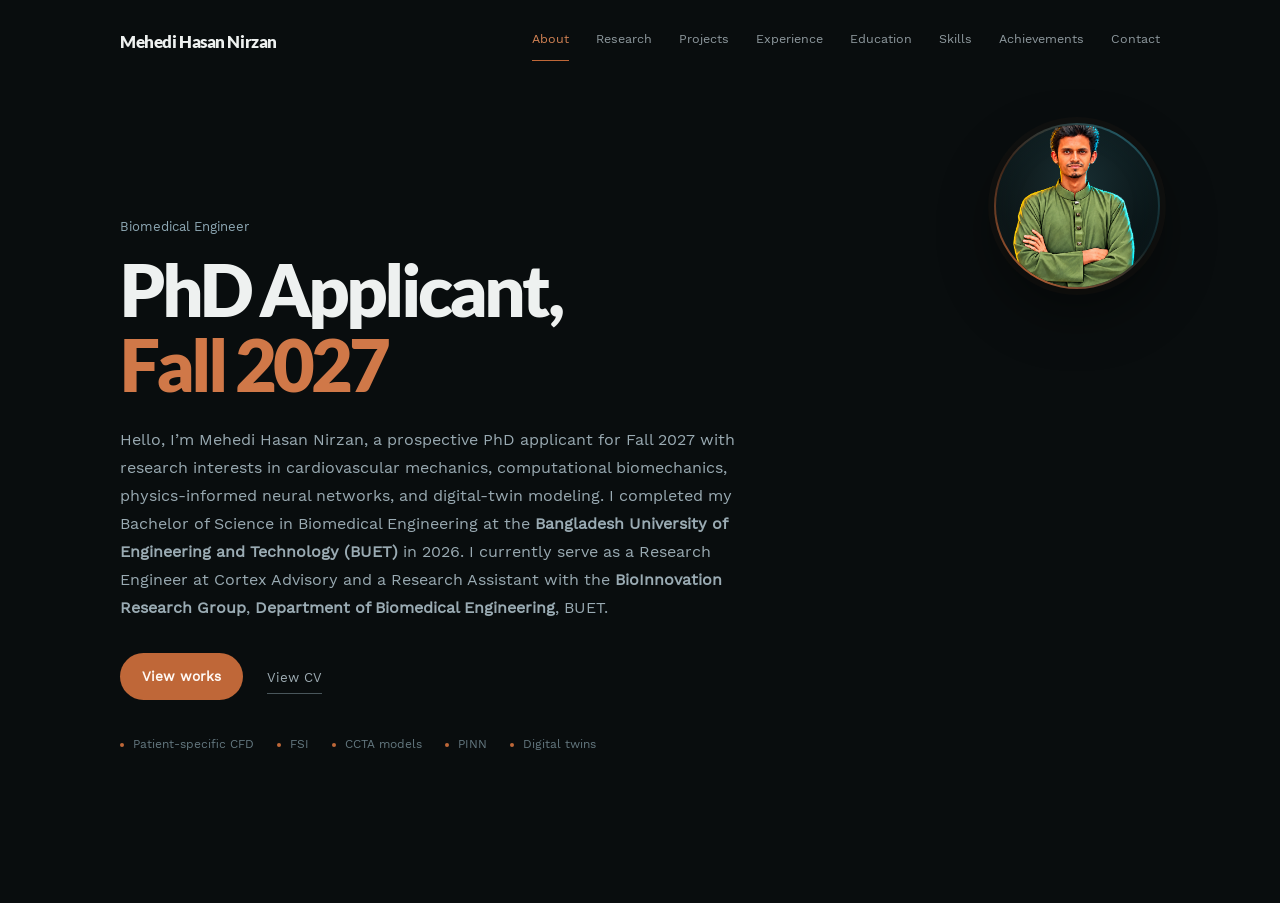
==== index.html @ 9c084a3f "image fix" ====
<!doctype html>
<html lang="en">
<head>
  <meta charset="utf-8" />

  <meta
    name="viewport"
    content="width=device-width, initial-scale=1"
  />

  <meta
    name="description"
    content="Mehedi Hasan Nirzan is a biomedical engineer researching patient-specific cardiovascular mechanics, CFD, FSI, physics-informed neural networks, and digital-twin methods."
  />

  <meta name="theme-color" content="#090d0e" />

  <!-- Browser-tab icon -->
  <link
    rel="icon"
    type="image/png"
    href="/assets/nirzan-portrait.png?v=2"
  />

  <link rel="stylesheet" href="styles.css" />

  <title>About — Mehedi Hasan Nirzan</title>

  <!-- Removes /index.html from the displayed address -->
  <script>
    if (location.pathname.endsWith("/index.html")) {
      history.replaceState(
        null,
        "",
        location.pathname.replace(/index\.html$/, "")
      );
    }
  </script>
</head>

<body class="home-page">
  <a class="skip-link" href="#main-content">
    Skip to content
  </a>

  <header class="site-header">
    <div class="header-row">
      <a class="brand" href="/">
        Mehedi Hasan Nirzan
      </a>

      <nav class="site-nav" aria-label="Portfolio sections">
        <a href="/" aria-current="page">About</a>
        <a href="/research/">Research</a>
        <a href="/projects/">Projects</a>
        <a href="/experience/">Experience</a>
        <a href="/education/">Education</a>
        <a href="/skills/">Skills</a>
        <a href="/achievements/">Achievements</a>
        <a href="/contact/">Contact</a>
      </nav>
    </div>
  </header>

  <main class="screen" id="main-content">
    <section class="hero">
      <div class="hero-content">
        <p class="kicker">
          Biomedical Engineer
        </p>

        <h1>
          PhD Applicant, <span>Fall 2027</span>
        </h1>

        <p class="introduction">
          Hello, I’m Mehedi Hasan Nirzan, a prospective PhD applicant
          for Fall 2027 with research interests in cardiovascular
          mechanics, computational biomechanics, physics-informed neural
          networks, and digital-twin modeling. I completed my Bachelor of
          Science in Biomedical Engineering at the
          <a
            class="academic-link"
            href="https://www.buet.ac.bd/"
            target="_blank"
            rel="noopener noreferrer"
          >Bangladesh University of Engineering and Technology (BUET)</a>
          in 2026. I currently serve as a Research Engineer at Cortex
          Advisory and a Research Assistant with the
          <a
            class="academic-link"
            href="https://bioinnovation.bme.buet.ac.bd/"
            target="_blank"
            rel="noopener noreferrer"
          >BioInnovation Research Group</a>,
          <a
            class="academic-link"
            href="https://bme.buet.ac.bd/"
            target="_blank"
            rel="noopener noreferrer"
          >Department of Biomedical Engineering</a>, BUET.
        </p>

        <div class="actions">
          <a class="primary-action" href="/projects/">
            View works
          </a>

          <a
              class="text-action"
              href="assets/Mehedi_Hasan_Nirzan_CV.pdf"
              target="_blank"
              rel="noopener noreferrer"
          >
          View CV
          </a>
        </div>

        <ul class="focus-list" aria-label="Research focus">
          <li>Patient-specific CFD</li>
          <li>FSI</li>
          <li>CCTA models</li>
          <li>PINN</li>
          <li>Digital twins</li>
        </ul>
      </div>

      <figure class="portrait-wrap">
        <div class="profile-round-frame">
          <img
            class="profile-round-image"
            src="assets/nirzan-portrait.png"
            alt="Illustrated portrait of Mehedi Hasan Nirzan"
          />
        </div>
      </figure>
    </section>
  </main>
</body>
</html>
---- styles.css ----
@font-face {
  font-family: "Work Sans";
  font-style: normal;
  font-weight: 400;
  font-display: swap;
  src: url("assets/fonts/work-sans-regular.woff2") format("woff2");
}

@font-face {
  font-family: "Lato";
  font-style: normal;
  font-weight: 900;
  font-display: swap;
  src: url("assets/fonts/lato-black.woff2") format("woff2");
}

:root {
  --bg: #090d0e;
  --surface: #101617;
  --text: #eef1f0;
  --muted: #9aabb3;
  --quiet: #657981;
  --line: #263135;
  --orange: #bf6738;
  --orange-soft: #d07848;
  --orange-hover: #cf7443;
  --blue: #8ea8b4;
  --content: 1040px;
}

*, *::before, *::after { box-sizing: border-box; }
html { color-scheme: dark; scroll-behavior: smooth; }
body {
  min-width: 320px;
  min-height: 100vh;
  margin: 0;
  background: var(--bg);
  color: var(--text);
  font-family: "Work Sans", Arial, sans-serif;
  font-size: 16px;
  line-height: 1.65;
  -webkit-font-smoothing: antialiased;
}

a { color: inherit; text-decoration: none; }
img { display: block; max-width: 100%; }
:focus-visible { outline: 3px solid #d5a081; outline-offset: 4px; }

.skip-link {
  position: fixed;
  top: 9px;
  left: 9px;
  z-index: 99;
  padding: 8px 12px;
  transform: translateY(-160%);
  background: var(--text);
  color: var(--bg);
}
.skip-link:focus { transform: none; }

.site-header {
  width: min(calc(100% - 44px), var(--content));
  margin: 0 auto;
  padding: 24px 0 17px;
}

.header-row { display: flex; align-items: center; justify-content: space-between; gap: 30px; }
.brand { flex: none; font-family: "Lato", Arial, sans-serif; font-size: 1.08rem; letter-spacing: -.025em; }
.site-nav { display: flex; justify-content: flex-end; gap: 0 27px; color: #909ba0; font-size: .78rem; }
.site-nav a { position: relative; flex: none; padding: 5px 0 11px; transition: color 150ms ease; }
.site-nav a:hover { color: var(--text); }
.site-nav a[aria-current="page"] { color: #d58455; }
.site-nav a[aria-current="page"]::after {
  position: absolute;
  right: 0;
  bottom: 0;
  left: 0;
  height: 1px;
  background: var(--orange);
  content: "";
}

.screen {
  display: grid;
  grid-template-rows: minmax(460px, 1fr) auto;
  width: min(calc(100% - 44px), var(--content));
  min-height: calc(100vh - 75px);
  margin: 0 auto;
}

.hero {
  display: grid;
  grid-template-columns: minmax(0, 1fr) 166px;
  gap: clamp(55px, 11vw, 135px);
  align-items: center;
  padding: 45px 0 54px;
}

.kicker { margin: 0 0 18px; color: var(--blue); font-size: .82rem; }
.hero h1 {
  margin: 0;
  font-family: "Lato", Arial, sans-serif;
  font-size: clamp(3.15rem, 6vw, 4.5rem);
  letter-spacing: -.055em;
  line-height: .94;
}
.hero h1 span { display: block; margin-top: 7px; color: var(--orange-soft); }
.introduction { max-width: 660px; margin: 28px 0 0; color: var(--muted); font-size: 1rem; line-height: 1.75; }
.introduction strong { color: var(--text); font-weight: 400; }

.actions { display: flex; flex-wrap: wrap; gap: 17px 24px; align-items: center; margin-top: 31px; }
.primary-action {
  display: inline-flex;
  min-height: 47px;
  align-items: center;
  padding: 0 22px;
  border-radius: 999px;
  background: var(--orange);
  color: #fff9f5;
  font-size: .85rem;
  font-weight: 700;
  transition: background 150ms ease, transform 150ms ease;
}
.primary-action:hover { transform: translateY(-2px); background: var(--orange-hover); }
.text-action { padding: 7px 0 4px; border-bottom: 1px solid #49565b; color: #9fadb4; font-size: .83rem; }
.text-action:hover { border-color: var(--orange); color: var(--text); }

.focus-list { display: flex; flex-wrap: wrap; gap: 9px 23px; margin: 35px 0 0; padding: 0; color: var(--quiet); font-size: .75rem; list-style: none; }
.focus-list li { position: relative; padding-left: 13px; }
.focus-list li::before { position: absolute; top: .62em; left: 0; width: 4px; height: 4px; border-radius: 50%; background: var(--orange); content: ""; }

.portrait-wrap { align-self: start; margin: 31px 0 0; }
.portrait { overflow: hidden; width: 100%; aspect-ratio: 1; border: 2px solid #324044; border-radius: 50%; background: #111718; }
.portrait img { width: 100%; height: 100%; object-fit: cover; object-position: center; }
.portrait-meta { margin: 15px 0 0; color: var(--quiet); font-size: .75rem; line-height: 1.5; text-align: center; }

.status {
  display: grid;
  grid-template-columns: minmax(230px, .9fr) repeat(2, minmax(220px, .75fr));
  padding: 27px 0 31px;
  border-top: 1px solid var(--line);
}
.status-heading { padding-right: 35px; }
.status-label { margin: 0 0 7px; color: #d17a4b; font-size: .75rem; }
.status-heading h2 { margin: 0; font-family: "Lato", Arial, sans-serif; font-size: clamp(1.55rem, 2.8vw, 2.05rem); letter-spacing: -.035em; line-height: 1.05; }
.role { display: grid; grid-template-columns: 10px 1fr; gap: 14px; padding: 2px 30px; border-left: 1px solid var(--line); }
.role-dot { width: 5px; height: 5px; margin-top: 9px; border-radius: 50%; background: var(--orange); }
.role h3 { margin: 0; font-size: .95rem; font-weight: 400; }
.role p { margin: 6px 0 0; color: var(--quiet); font-size: .78rem; }
.role time { display: block; margin-top: 12px; color: #9aa8ae; font-size: .76rem; }

/* Inner pages: open, line-led layouts without outlined cards. */
.page-screen {
  width: min(calc(100% - 44px), var(--content));
  min-height: calc(100vh - 75px);
  margin: 0 auto;
  padding: clamp(48px, 7vh, 76px) 0 32px;
}
.page-head {
  display: grid;
  grid-template-columns: minmax(300px, .86fr) minmax(360px, 1.14fr);
  gap: 70px;
  align-items: end;
  padding-bottom: clamp(34px, 6vh, 58px);
}
.page-kicker { margin: 0 0 12px; color: var(--orange-soft); font-size: .76rem; letter-spacing: .02em; }
.page-head h1 { margin: 0; font-family: "Lato", Arial, sans-serif; font-size: clamp(2.45rem, 4.4vw, 3.55rem); letter-spacing: -.05em; line-height: .98; }
.page-head h1 span { display: block; margin-top: 5px; color: var(--orange-soft); }
.page-intro { max-width: 560px; margin: 0; color: var(--muted); font-size: .98rem; line-height: 1.78; }
.section-label { margin: 0 0 20px; color: var(--blue); font-size: .76rem; }
.page-section { padding: 29px 0; border-top: 1px solid var(--line); }
.page-section > h2 { margin: 0 0 22px; font-family: "Lato", Arial, sans-serif; font-size: 1.55rem; letter-spacing: -.035em; }
.page-footer { display: flex; justify-content: space-between; gap: 24px; padding: 22px 0 4px; border-top: 1px solid var(--line); color: var(--quiet); font-size: .78rem; }
.page-footer a:hover { color: var(--text); }
.meta { color: var(--quiet); font-size: .76rem; }
.accent-link { display: inline-block; margin-top: 12px; padding-bottom: 2px; border-bottom: 1px solid #47555a; color: #b6c0c4; font-size: .78rem; }
.accent-link:hover { border-color: var(--orange); color: var(--text); }

.research-objective { display: grid; grid-template-columns: 180px 1fr; gap: 34px; align-items: start; padding: 25px 0; border-top: 1px solid var(--line); }
.research-objective span { color: var(--orange-soft); font-size: .76rem; }
.research-objective p { max-width: 760px; margin: 0; color: var(--text); font-size: 1.08rem; line-height: 1.65; }
.focus-grid { display: grid; grid-template-columns: repeat(4, 1fr); }
.focus-item { min-width: 0; padding: 0 22px; border-left: 1px solid var(--line); }
.focus-item:first-child { padding-left: 0; border-left: 0; }
.focus-item:last-child { padding-right: 0; }
.item-number { display: block; margin-bottom: 14px; color: var(--orange-soft); font-size: .72rem; }
.focus-item h2, .skill-item h2, .project-item h2 { margin: 0; font-size: .98rem; font-weight: 400; line-height: 1.35; }
.focus-item p, .skill-item p, .project-item p { margin: 10px 0 0; color: var(--quiet); font-size: .79rem; line-height: 1.65; }
.workflow { display: grid; grid-template-columns: repeat(4, 1fr); counter-reset: step; }
.workflow-step { position: relative; padding-right: 28px; }
.workflow-step::after { position: absolute; top: 13px; right: 10px; color: #536268; content: "→"; }
.workflow-step:last-child::after { display: none; }
.workflow-step span { color: var(--orange-soft); font-size: .7rem; }
.workflow-step h3 { margin: 7px 0 0; font-size: .9rem; font-weight: 400; }
.workflow-step p { margin: 3px 0 0; color: var(--quiet); font-size: .76rem; }

.featured-project { display: grid; grid-template-columns: minmax(0, 1.45fr) minmax(220px, .55fr); gap: 55px; padding: 29px 0; border-top: 1px solid var(--line); }
.project-meta { display: flex; justify-content: space-between; gap: 15px; margin-bottom: 10px; color: var(--orange-soft); font-size: .72rem; }
.featured-project h2 { max-width: 720px; margin: 0; font-family: "Lato", Arial, sans-serif; font-size: clamp(1.5rem, 2.5vw, 2rem); letter-spacing: -.035em; line-height: 1.15; }
.featured-project p { margin: 14px 0 0; color: var(--muted); font-size: .84rem; line-height: 1.7; }
.featured-project .supervisor { color: var(--quiet); font-size: .75rem; }
.tag-list { display: flex; flex-wrap: wrap; gap: 7px 15px; margin-top: 17px; color: #a8b4b9; font-size: .72rem; }
.tag-list span::before { margin-right: 6px; color: var(--orange); content: "•"; }
.project-workflow { padding-left: 30px; border-left: 1px solid var(--line); }
.project-workflow div { display: grid; grid-template-columns: 28px 1fr; gap: 10px; padding: 9px 0; }
.project-workflow span { color: var(--orange-soft); font-size: .7rem; }
.project-workflow small { display: block; color: var(--quiet); font-size: .68rem; }
.project-workflow strong { display: block; margin-top: 2px; font-size: .78rem; font-weight: 400; }
.project-grid { display: grid; grid-template-columns: repeat(3, 1fr); gap: 0 28px; }
.project-item { padding: 21px 0 24px; border-top: 1px solid var(--line); }
.project-item:nth-child(-n+3) { border-top: 0; }
.project-item .tag-list { margin-top: 12px; }

.timeline { border-top: 1px solid var(--line); }
.timeline-item { display: grid; grid-template-columns: 175px 1fr; gap: 42px; padding: 28px 0; border-bottom: 1px solid var(--line); }
.timeline-date { color: var(--orange-soft); font-size: .76rem; }
.timeline-role { margin: 0; color: var(--blue); font-size: .74rem; }
.timeline-item h2 { margin: 4px 0 0; font-size: 1.12rem; font-weight: 400; }
.timeline-item h2 a:hover { color: var(--orange-soft); }
.timeline-item p:last-child { max-width: 700px; margin: 9px 0 0; color: var(--quiet); font-size: .83rem; }

.education-list { border-top: 1px solid var(--line); }
.education-entry { display: grid; grid-template-columns: 175px 1fr; gap: 42px; padding: 27px 0; border-bottom: 1px solid var(--line); }
.education-date { color: var(--orange-soft); font-size: .76rem; }
.education-level { margin: 0; color: var(--blue); font-size: .74rem; }
.education-entry h2 { margin: 4px 0 0; font-size: 1.12rem; font-weight: 400; }
.education-degree { margin: 6px 0 0; color: var(--muted); font-size: .84rem; }
.education-location { margin: 3px 0 0; color: var(--quiet); font-size: .75rem; }
.academic-facts { display: flex; flex-wrap: wrap; gap: 10px 22px; margin-top: 12px; color: #a8b4b9; font-size: .74rem; }
.thesis-line { margin: 13px 0 0; color: var(--muted); font-size: .78rem; line-height: 1.6; }
.thesis-line strong { color: var(--text); font-weight: 400; }
.coursework { margin: 13px 0 0; color: var(--quiet); font-size: .74rem; line-height: 1.65; }

.skill-grid { display: grid; grid-template-columns: repeat(3, 1fr); border-top: 1px solid var(--line); }
.skill-item { min-width: 0; padding: 24px 27px 28px; border-bottom: 1px solid var(--line); border-left: 1px solid var(--line); }
.skill-item:nth-child(3n+1) { padding-left: 0; border-left: 0; }
.skill-item:nth-child(3n) { padding-right: 0; }
.skill-tools { color: var(--muted) !important; }
.skill-evidence { font-size: .73rem !important; }
.skill-evidence strong { display: block; margin-bottom: 2px; color: var(--orange-soft); font-size: .68rem; font-weight: 400; text-transform: uppercase; letter-spacing: .05em; }

.achievement-grid { display: grid; grid-template-columns: repeat(2, 1fr); gap: 0 45px; border-top: 1px solid var(--line); }
.achievement-item { display: grid; grid-template-columns: 65px 1fr; gap: 20px; padding: 23px 0; border-bottom: 1px solid var(--line); }
.achievement-year { color: var(--orange-soft); font-size: .74rem; }
.achievement-item h2 { margin: 0; font-size: 1rem; font-weight: 400; }
.achievement-item p { margin: 6px 0 0; color: var(--quiet); font-size: .78rem; }
.leadership-grid { display: grid; grid-template-columns: repeat(3, 1fr); }
.leadership-item { padding: 0 26px; border-left: 1px solid var(--line); }
.leadership-item:first-child { padding-left: 0; border-left: 0; }
.leadership-item:last-child { padding-right: 0; }
.leadership-item span { color: var(--orange-soft); font-size: .7rem; }
.leadership-item h3 { margin: 8px 0 0; font-size: .92rem; font-weight: 400; }
.leadership-item p { margin: 4px 0 0; color: var(--quiet); font-size: .76rem; }

.contact-layout { display: grid; grid-template-columns: 1.2fr .8fr; gap: 72px; padding: 31px 0; border-top: 1px solid var(--line); }
.contact-primary h2 { margin: 0; font-family: "Lato", Arial, sans-serif; font-size: clamp(1.65rem, 3vw, 2.35rem); letter-spacing: -.04em; }
.contact-primary p { max-width: 600px; margin: 15px 0 0; color: var(--muted); font-size: .9rem; }
.contact-email { display: inline-block; max-width: 100%; margin-top: 28px; padding-bottom: 4px; border-bottom: 1px solid var(--orange); color: var(--orange-soft); font-size: clamp(.88rem, 1.7vw, 1.08rem); overflow-wrap: anywhere; }
.contact-email:hover { color: var(--text); }
.contact-facts { border-top: 1px solid var(--line); }
.contact-fact { display: grid; grid-template-columns: 90px 1fr; gap: 15px; padding: 15px 0; border-bottom: 1px solid var(--line); }
.contact-fact span { color: var(--quiet); font-size: .72rem; }
.contact-fact strong { color: #b2bec3; font-size: .78rem; font-weight: 400; }
.contact-fact a:hover { color: var(--orange-soft); }

.not-found { display: grid; min-height: calc(100vh - 75px); place-items: center; width: min(calc(100% - 44px), 760px); margin: 0 auto; text-align: center; }
.not-found p { margin: 0 0 10px; color: var(--orange-soft); font-size: .78rem; }
.not-found h1 { margin: 0; font-family: "Lato", Arial, sans-serif; font-size: clamp(2.5rem, 6vw, 4.5rem); letter-spacing: -.05em; }
.not-found a { display: inline-block; margin-top: 25px; padding-bottom: 3px; border-bottom: 1px solid var(--orange); color: var(--muted); }

@media (max-width: 900px) {
  .site-header, .screen, .page-screen { width: calc(100% - 36px); }
  .header-row { align-items: flex-start; flex-direction: column; gap: 11px; }
  .site-nav { width: 100%; justify-content: flex-start; gap: 0 21px; overflow-x: auto; }
  .screen { min-height: calc(100vh - 112px); }
  .hero { grid-template-columns: minmax(0,1fr) 140px; gap: 40px; }
  .status { grid-template-columns: 1fr 1fr; }
  .status-heading { grid-column: 1 / -1; padding: 0 0 24px; }
  .role:first-of-type { padding-left: 0; border-left: 0; }
  .page-screen { padding-top: 48px; }
  .page-head { grid-template-columns: 1fr; gap: 22px; }
  .page-intro { max-width: 700px; }
  .focus-grid { grid-template-columns: repeat(2, 1fr); gap: 25px 0; }
  .focus-item:nth-child(odd) { padding-left: 0; border-left: 0; }
  .project-grid { grid-template-columns: repeat(2, 1fr); }
  .project-item:nth-child(3) { border-top: 1px solid var(--line); }
  .skill-grid { grid-template-columns: repeat(2, 1fr); }
  .skill-item:nth-child(3n+1) { padding-left: 27px; border-left: 1px solid var(--line); }
  .skill-item:nth-child(2n+1) { padding-left: 0; border-left: 0; }
  .skill-item:nth-child(3n) { padding-right: 27px; }
  .skill-item:nth-child(2n) { padding-right: 0; }
}

@media (max-width: 620px) {
  .screen { display: block; }
  .hero { grid-template-columns: 1fr; padding: 48px 0 50px; }
  .hero h1 { font-size: clamp(2.9rem, 14vw, 4rem); }
  .portrait-wrap { grid-row: 1; width: 126px; margin: 0 0 0 auto; }
  .portrait-meta { display: none; }
  .focus-list { gap: 9px 15px; }
  .status { grid-template-columns: 1fr; }
  .role { padding: 22px 0; border-top: 1px solid var(--line); border-left: 0; }
  .role:first-of-type { border-top: 1px solid var(--line); }
  .page-screen { padding-top: 42px; }
  .page-head h1 { font-size: clamp(2.35rem, 12vw, 3.1rem); }
  .research-objective, .timeline-item, .education-entry { grid-template-columns: 1fr; gap: 10px; }
  .focus-grid, .workflow, .project-grid, .skill-grid, .achievement-grid, .leadership-grid, .contact-layout { grid-template-columns: 1fr; }
  .focus-item, .focus-item:first-child { padding: 20px 0; border-top: 1px solid var(--line); border-left: 0; }
  .workflow-step { padding: 13px 0; }
  .workflow-step::after { display: none; }
  .featured-project { grid-template-columns: 1fr; gap: 28px; }
  .project-workflow { padding: 19px 0 0; border-top: 1px solid var(--line); border-left: 0; }
  .project-item, .project-item:nth-child(-n+3) { border-top: 1px solid var(--line); }
  .skill-item, .skill-item:nth-child(3n+1), .skill-item:nth-child(3n), .skill-item:nth-child(2n+1), .skill-item:nth-child(2n) { padding: 22px 0; border-left: 0; }
  .achievement-item { grid-template-columns: 55px 1fr; }
  .leadership-item, .leadership-item:first-child, .leadership-item:last-child { padding: 19px 0; border-top: 1px solid var(--line); border-left: 0; }
  .contact-layout { gap: 38px; }
}

.introduction a.academic-link {
  color: inherit;
  font-weight: 600;
  text-decoration: none;
  background:
    linear-gradient(
      90deg,
      var(--orange, #bf6738),
      var(--orange-hover, #cf7443)
    )
    no-repeat left bottom / 0 2px;
  transition:
    color 0.25s ease,
    background-size 0.35s ease,
    text-shadow 0.25s ease;
}

.introduction a.academic-link {
  color: inherit;
  font-weight: 600;
  text-decoration: none;
  background: none;
  transition: color 0.25s ease, text-shadow 0.25s ease;
}

.introduction a.academic-link::after {
  content: none;
}

.introduction a.academic-link:hover,
.introduction a.academic-link:focus-visible {
  color: var(--orange-hover, #cf7443);
  background: none;
  text-shadow:
    0 0 8px rgba(207, 116, 67, 0.45),
    0 0 18px rgba(207, 116, 67, 0.22);
}

/* Transparent portrait placed over the circle */
img.portrait-image {
  position: relative;
  z-index: 1;

  display: block;
  width: 100% !important;
  height: 100% !important;

  object-fit: contain !important;
  object-position: center;
  border: 0 !important;
  border-radius: 0 !important;
  clip-path: none !important;

  filter: drop-shadow(
    0 16px 24px rgba(0, 0, 0, 0.3)
  );
}


/* =========================================
   Classy circular profile portrait
   ========================================= */

.portrait-wrap {
  display: flex;
  align-items: center;
  justify-content: center;
  margin: 0;
}

/* Circular frame */
.profile-round-frame {
  width: clamp(320px, 24vw, 410px);
  aspect-ratio: 1;
  box-sizing: border-box;
  display: grid;
  place-items: center;
  overflow: hidden;

  border: 2px solid transparent;
  border-radius: 50%;

  background:
    radial-gradient(
      circle at 50% 35%,
      rgba(24, 45, 49, 0.96) 0%,
      rgba(10, 20, 22, 0.98) 62%,
      #080e10 100%
    ) padding-box,
    conic-gradient(
      from 210deg,
      rgba(199, 106, 58, 0.88),
      rgba(199, 106, 58, 0.28),
      rgba(61, 158, 177, 0.5),
      rgba(61, 158, 177, 0.16),
      rgba(199, 106, 58, 0.88)
    ) border-box;

  box-shadow:
    0 0 0 6px rgba(199, 106, 58, 0.035),
    0 24px 55px rgba(0, 0, 0, 0.42),
    inset 0 0 35px rgba(61, 158, 177, 0.045);
}

/* Portrait inside the circle */
.portrait-wrap .profile-round-image {
  display: block;
  width: 100% !important;
  height: 100% !important;

  object-fit: contain !important;
  object-position: center bottom;

  border: 0 !important;
  border-radius: 0 !important;
  clip-path: none !important;

  transform: scale(1.08) translateY(2%);
  transform-origin: center bottom;
}

/* Mobile layout */
@media (max-width: 800px) {
  .profile-round-frame {
    width: min(80vw, 340px);
  }
}
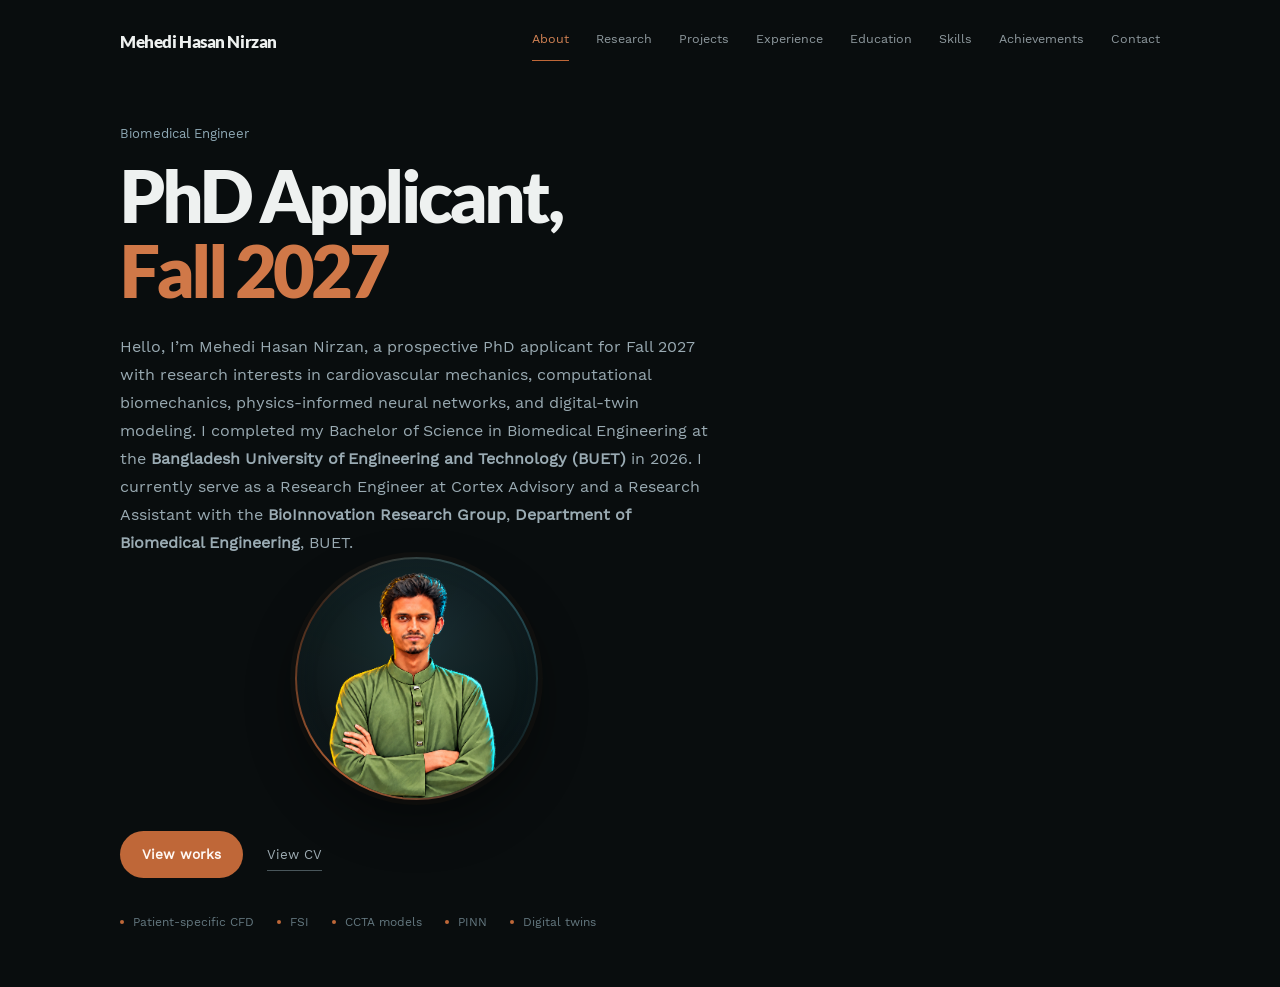
==== commit b757ab2a: "final update of about" ====
--- a/index.html
+++ b/index.html
@@ -101,29 +101,7 @@
           >Department of Biomedical Engineering</a>, BUET.
         </p>
 
-        <div class="actions">
-          <a class="primary-action" href="/projects/">
-            View works
-          </a>
-
-          <a
-              class="text-action"
-              href="assets/Mehedi_Hasan_Nirzan_CV.pdf"
-              target="_blank"
-              rel="noopener noreferrer"
-          >
-          View CV
-          </a>
-        </div>
-
-        <ul class="focus-list" aria-label="Research focus">
-          <li>Patient-specific CFD</li>
-          <li>FSI</li>
-          <li>CCTA models</li>
-          <li>PINN</li>
-          <li>Digital twins</li>
-        </ul>
-      </div>
+        
 
       <figure class="portrait-wrap">
         <div class="profile-round-frame">
@@ -134,6 +112,30 @@
           />
         </div>
       </figure>
+      <div class="hero-bottom">
+        <div class="actions">
+          <a class="primary-action" href="/projects/">
+            View works
+          </a>
+
+          <a
+            class="text-action"
+            href="assets/Mehedi_Hasan_Nirzan_CV.pdf"
+            target="_blank"
+            rel="noopener noreferrer"
+          >
+          View CV
+          </a>
+          </div>
+
+  <ul class="focus-list" aria-label="Research focus">
+    <li>Patient-specific CFD</li>
+    <li>FSI</li>
+    <li>CCTA models</li>
+    <li>PINN</li>
+    <li>Digital twins</li>
+  </ul>
+</div>
     </section>
   </main>
 </body>
--- a/styles.css
+++ b/styles.css
@@ -317,29 +317,18 @@
   .contact-layout { gap: 38px; }
 }
 
-.introduction a.academic-link {
-  color: inherit;
-  font-weight: 600;
-  text-decoration: none;
-  background:
-    linear-gradient(
-      90deg,
-      var(--orange, #bf6738),
-      var(--orange-hover, #cf7443)
-    )
-    no-repeat left bottom / 0 2px;
-  transition:
-    color 0.25s ease,
-    background-size 0.35s ease,
-    text-shadow 0.25s ease;
-}
+/* =========================================
+   Academic hyperlinks
+   ========================================= */
 
 .introduction a.academic-link {
   color: inherit;
   font-weight: 600;
   text-decoration: none;
   background: none;
-  transition: color 0.25s ease, text-shadow 0.25s ease;
+  transition:
+    color 0.25s ease,
+    text-shadow 0.25s ease;
 }
 
 .introduction a.academic-link::after {
@@ -348,99 +337,131 @@
 
 .introduction a.academic-link:hover,
 .introduction a.academic-link:focus-visible {
-  color: var(--orange-hover, #cf7443);
+  color: var(--orange-hover);
   background: none;
   text-shadow:
-    0 0 8px rgba(207, 116, 67, 0.45),
-    0 0 18px rgba(207, 116, 67, 0.22);
-}
-
-/* Transparent portrait placed over the circle */
-img.portrait-image {
+    0 0 8px rgba(207, 116, 67, 0.4),
+    0 0 16px rgba(207, 116, 67, 0.18);
+}
+
+
+/* =========================================
+   About-page hero layout
+   ========================================= */
+
+@media (min-width: 901px) {
+  .hero {
+    grid-template-columns:
+      minmax(0, 1fr)
+      minmax(300px, 370px);
+
+    gap: clamp(42px, 6vw, 82px);
+  }
+}
+
+
+/* =========================================
+   Circular portrait
+   ========================================= */
+
+.portrait-wrap {
+  display: flex;
+  align-self: center;
+  align-items: center;
+  justify-content: center;
+
+  width: 100%;
+  margin: 0;
+}
+
+.profile-round-frame {
   position: relative;
-  z-index: 1;
-
+
+  width: clamp(140px, 19vw, 300px);
+  aspect-ratio: 1;
+
+  display: grid;
+  place-items: center;
+  overflow: hidden;
+
+  border: 2px solid transparent;
+  border-radius: 50%;
+
+  background:
+    radial-gradient(
+      circle at 50% 35%,
+      rgba(25, 46, 50, 0.98) 0%,
+      rgba(11, 21, 23, 0.98) 62%,
+      #080e10 100%
+    ) padding-box,
+    conic-gradient(
+      from 215deg,
+      rgba(199, 106, 58, 0.88),
+      rgba(199, 106, 58, 0.3),
+      rgba(73, 153, 169, 0.5),
+      rgba(73, 153, 169, 0.16),
+      rgba(199, 106, 58, 0.88)
+    ) border-box;
+
+  box-shadow:
+    0 0 0 5px rgba(199, 106, 58, 0.035),
+    0 22px 48px rgba(0, 0, 0, 0.4),
+    inset 0 0 30px rgba(73, 153, 169, 0.04);
+}
+
+.portrait-wrap .profile-round-image {
   display: block;
+
   width: 100% !important;
   height: 100% !important;
 
   object-fit: contain !important;
-  object-position: center;
+  object-position: center bottom;
+
   border: 0 !important;
   border-radius: 0 !important;
   clip-path: none !important;
 
-  filter: drop-shadow(
-    0 16px 24px rgba(0, 0, 0, 0.3)
-  );
+  transform: scale(1) translateY(4%);
+  transform-origin: center bottom;
 }
 
 
 /* =========================================
-   Classy circular profile portrait
+   Medium screens
    ========================================= */
 
-.portrait-wrap {
-  display: flex;
-  align-items: center;
-  justify-content: center;
-  margin: 0;
-}
-
-/* Circular frame */
-.profile-round-frame {
-  width: clamp(320px, 24vw, 410px);
-  aspect-ratio: 1;
-  box-sizing: border-box;
-  display: grid;
-  place-items: center;
-  overflow: hidden;
-
-  border: 2px solid transparent;
-  border-radius: 50%;
-
-  background:
-    radial-gradient(
-      circle at 50% 35%,
-      rgba(24, 45, 49, 0.96) 0%,
-      rgba(10, 20, 22, 0.98) 62%,
-      #080e10 100%
-    ) padding-box,
-    conic-gradient(
-      from 210deg,
-      rgba(199, 106, 58, 0.88),
-      rgba(199, 106, 58, 0.28),
-      rgba(61, 158, 177, 0.5),
-      rgba(61, 158, 177, 0.16),
-      rgba(199, 106, 58, 0.88)
-    ) border-box;
-
-  box-shadow:
-    0 0 0 6px rgba(199, 106, 58, 0.035),
-    0 24px 55px rgba(0, 0, 0, 0.42),
-    inset 0 0 35px rgba(61, 158, 177, 0.045);
-}
-
-/* Portrait inside the circle */
-.portrait-wrap .profile-round-image {
-  display: block;
-  width: 100% !important;
-  height: 100% !important;
-
-  object-fit: contain !important;
-  object-position: center bottom;
-
-  border: 0 !important;
-  border-radius: 0 !important;
-  clip-path: none !important;
-
-  transform: scale(1.08) translateY(2%);
-  transform-origin: center bottom;
-}
-
-/* Mobile layout */
-@media (max-width: 800px) {
+@media (min-width: 621px) and (max-width: 900px) {
+  .hero {
+    grid-template-columns:
+      minmax(0, 1fr)
+      280px;
+
+    gap: 32px;
+  }
+
   .profile-round-frame {
-    width: min(80vw, 340px);
-  }
-}
+    width: 280px;
+  }
+}
+
+
+/* =========================================
+   Phones
+   ========================================= */
+
+@media (max-width: 620px) {
+  .hero {
+    grid-template-columns: 1fr;
+  }
+
+  .portrait-wrap {
+    grid-row: 1;
+    width: 100%;
+    margin: 0 auto 28px;
+  }
+
+  .profile-round-frame {
+    width: min(76vw, 300px);
+  }
+}
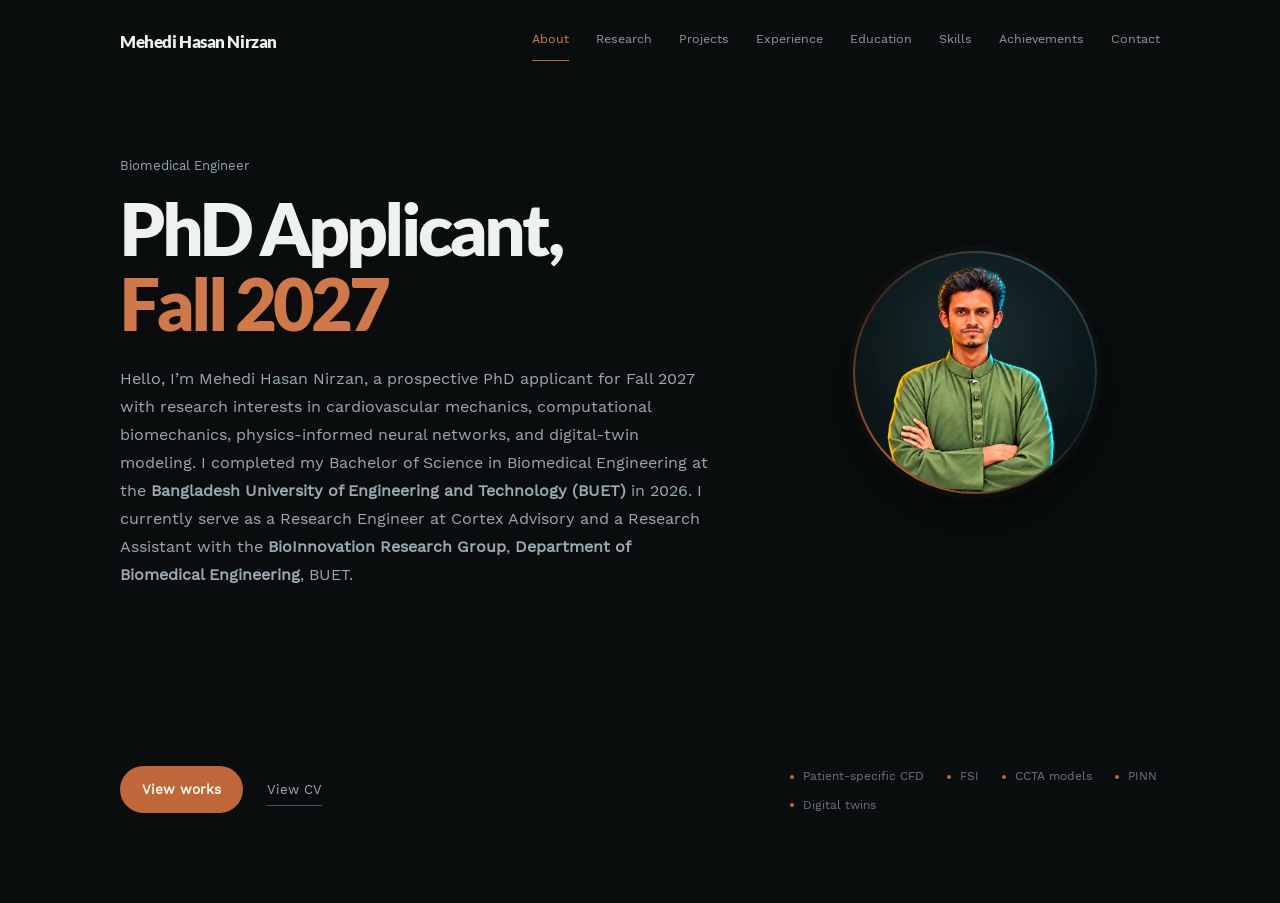
==== commit 7bfe3228: "final about" ====
--- a/index.html
+++ b/index.html
@@ -64,70 +64,73 @@
 
   <main class="screen" id="main-content">
     <section class="hero">
-      <div class="hero-content">
-        <p class="kicker">
-          Biomedical Engineer
-        </p>
+  <!-- Left: introduction -->
+  <div class="hero-copy">
+    <p class="kicker">
+      Biomedical Engineer
+    </p>
 
-        <h1>
-          PhD Applicant, <span>Fall 2027</span>
-        </h1>
+    <h1>
+      PhD Applicant, <span>Fall 2027</span>
+    </h1>
 
-        <p class="introduction">
-          Hello, I’m Mehedi Hasan Nirzan, a prospective PhD applicant
-          for Fall 2027 with research interests in cardiovascular
-          mechanics, computational biomechanics, physics-informed neural
-          networks, and digital-twin modeling. I completed my Bachelor of
-          Science in Biomedical Engineering at the
-          <a
-            class="academic-link"
-            href="https://www.buet.ac.bd/"
-            target="_blank"
-            rel="noopener noreferrer"
-          >Bangladesh University of Engineering and Technology (BUET)</a>
-          in 2026. I currently serve as a Research Engineer at Cortex
-          Advisory and a Research Assistant with the
-          <a
-            class="academic-link"
-            href="https://bioinnovation.bme.buet.ac.bd/"
-            target="_blank"
-            rel="noopener noreferrer"
-          >BioInnovation Research Group</a>,
-          <a
-            class="academic-link"
-            href="https://bme.buet.ac.bd/"
-            target="_blank"
-            rel="noopener noreferrer"
-          >Department of Biomedical Engineering</a>, BUET.
-        </p>
+    <p class="introduction">
+      Hello, I’m Mehedi Hasan Nirzan, a prospective PhD applicant for
+      Fall 2027 with research interests in cardiovascular mechanics,
+      computational biomechanics, physics-informed neural networks,
+      and digital-twin modeling. I completed my Bachelor of Science in
+      Biomedical Engineering at the
+      <a
+        class="academic-link"
+        href="https://www.buet.ac.bd/"
+        target="_blank"
+        rel="noopener noreferrer"
+      >Bangladesh University of Engineering and Technology (BUET)</a>
+      in 2026. I currently serve as a Research Engineer at Cortex
+      Advisory and a Research Assistant with the
+      <a
+        class="academic-link"
+        href="https://bioinnovation.bme.buet.ac.bd/"
+        target="_blank"
+        rel="noopener noreferrer"
+      >BioInnovation Research Group</a>,
+      <a
+        class="academic-link"
+        href="https://bme.buet.ac.bd/"
+        target="_blank"
+        rel="noopener noreferrer"
+      >Department of Biomedical Engineering</a>, BUET.
+    </p>
+  </div>
 
-        
+  <!-- Right: portrait -->
+  <figure class="portrait-wrap">
+    <div class="profile-round-frame">
+      <img
+        class="profile-round-image"
+        src="assets/nirzan-portrait.png"
+        alt="Illustrated portrait of Mehedi Hasan Nirzan"
+      />
+    </div>
+  </figure>
 
-      <figure class="portrait-wrap">
-        <div class="profile-round-frame">
-          <img
-            class="profile-round-image"
-            src="assets/nirzan-portrait.png"
-            alt="Illustrated portrait of Mehedi Hasan Nirzan"
-          />
-        </div>
-      </figure>
-      <div class="hero-bottom">
-        <div class="actions">
-          <a class="primary-action" href="/projects/">
-            View works
-          </a>
+  <!-- Bottom-left: buttons -->
+  <div class="actions">
+    <a class="primary-action" href="/projects/">
+      View works
+    </a>
 
-          <a
-            class="text-action"
-            href="assets/Mehedi_Hasan_Nirzan_CV.pdf"
-            target="_blank"
-            rel="noopener noreferrer"
-          >
-          View CV
-          </a>
-          </div>
+    <a
+      class="text-action"
+      href="assets/Mehedi_Hasan_Nirzan_CV.pdf"
+      target="_blank"
+      rel="noopener noreferrer"
+    >
+      View CV
+    </a>
+  </div>
 
+  <!-- Bottom-right: research points -->
   <ul class="focus-list" aria-label="Research focus">
     <li>Patient-specific CFD</li>
     <li>FSI</li>
@@ -135,8 +138,7 @@
     <li>PINN</li>
     <li>Digital twins</li>
   </ul>
-</div>
-    </section>
+</section>
   </main>
 </body>
 </html>
--- a/styles.css
+++ b/styles.css
@@ -465,3 +465,60 @@
     width: min(76vw, 300px);
   }
 }
+
+/* =========================================
+   Full-width hero bottom row
+   ========================================= */
+
+.hero-bottom {
+  grid-column: 1 / -1;
+
+  display: flex;
+  align-items: center;
+  justify-content: space-between;
+  gap: clamp(30px, 4vw, 64px);
+
+  width: 100%;
+  margin-top: -4px;
+}
+
+.hero-bottom .actions {
+  flex: 0 0 auto;
+  flex-wrap: nowrap;
+  margin: 0;
+}
+
+.hero-bottom .focus-list {
+  flex: 1 1 auto;
+
+  display: flex;
+  align-items: center;
+  justify-content: flex-end;
+  flex-wrap: nowrap;
+
+  gap: 9px clamp(16px, 2vw, 26px);
+  margin: 0;
+  padding: 0;
+}
+
+/* Prevent research terms from breaking internally */
+.hero-bottom .focus-list li {
+  flex: none;
+  white-space: nowrap;
+}
+
+/* Smaller screens */
+@media (max-width: 900px) {
+  .hero-bottom {
+    align-items: flex-start;
+    flex-direction: column;
+    gap: 22px;
+    margin-top: 10px;
+  }
+
+  .hero-bottom .focus-list {
+    width: 100%;
+    justify-content: flex-start;
+    flex-wrap: wrap;
+  }
+}
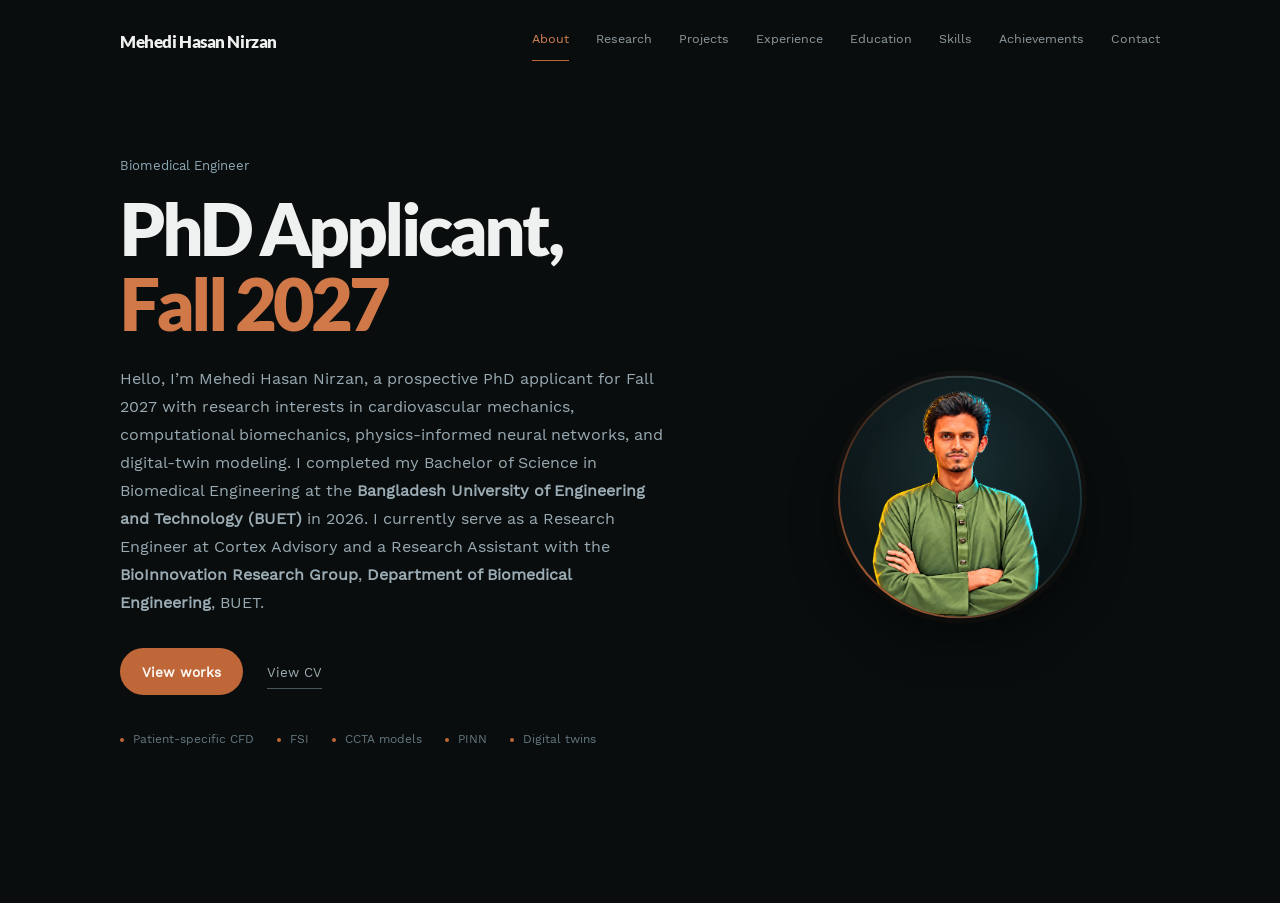
==== commit 95c28f2e: "previous one" ====
--- a/index.html
+++ b/index.html
@@ -66,55 +66,43 @@
     <section class="hero">
   <!-- Left: introduction -->
   <div class="hero-copy">
-    <p class="kicker">
-      Biomedical Engineer
-    </p>
+  <p class="kicker">
+    Biomedical Engineer
+  </p>
 
-    <h1>
-      PhD Applicant, <span>Fall 2027</span>
-    </h1>
+  <h1>
+    PhD Applicant, <span>Fall 2027</span>
+  </h1>
 
-    <p class="introduction">
-      Hello, I’m Mehedi Hasan Nirzan, a prospective PhD applicant for
-      Fall 2027 with research interests in cardiovascular mechanics,
-      computational biomechanics, physics-informed neural networks,
-      and digital-twin modeling. I completed my Bachelor of Science in
-      Biomedical Engineering at the
-      <a
-        class="academic-link"
-        href="https://www.buet.ac.bd/"
-        target="_blank"
-        rel="noopener noreferrer"
-      >Bangladesh University of Engineering and Technology (BUET)</a>
-      in 2026. I currently serve as a Research Engineer at Cortex
-      Advisory and a Research Assistant with the
-      <a
-        class="academic-link"
-        href="https://bioinnovation.bme.buet.ac.bd/"
-        target="_blank"
-        rel="noopener noreferrer"
-      >BioInnovation Research Group</a>,
-      <a
-        class="academic-link"
-        href="https://bme.buet.ac.bd/"
-        target="_blank"
-        rel="noopener noreferrer"
-      >Department of Biomedical Engineering</a>, BUET.
-    </p>
-  </div>
+  <p class="introduction">
+    Hello, I’m Mehedi Hasan Nirzan, a prospective PhD applicant for
+    Fall 2027 with research interests in cardiovascular mechanics,
+    computational biomechanics, physics-informed neural networks,
+    and digital-twin modeling. I completed my Bachelor of Science in
+    Biomedical Engineering at the
+    <a
+      class="academic-link"
+      href="https://www.buet.ac.bd/"
+      target="_blank"
+      rel="noopener noreferrer"
+    >Bangladesh University of Engineering and Technology (BUET)</a>
+    in 2026. I currently serve as a Research Engineer at Cortex
+    Advisory and a Research Assistant with the
+    <a
+      class="academic-link"
+      href="https://bioinnovation.bme.buet.ac.bd/"
+      target="_blank"
+      rel="noopener noreferrer"
+    >BioInnovation Research Group</a>,
+    <a
+      class="academic-link"
+      href="https://bme.buet.ac.bd/"
+      target="_blank"
+      rel="noopener noreferrer"
+    >Department of Biomedical Engineering</a>, BUET.
+  </p>
 
-  <!-- Right: portrait -->
-  <figure class="portrait-wrap">
-    <div class="profile-round-frame">
-      <img
-        class="profile-round-image"
-        src="assets/nirzan-portrait.png"
-        alt="Illustrated portrait of Mehedi Hasan Nirzan"
-      />
-    </div>
-  </figure>
-
-  <!-- Bottom-left: buttons -->
+  <!-- Buttons directly below introduction -->
   <div class="actions">
     <a class="primary-action" href="/projects/">
       View works
@@ -130,7 +118,7 @@
     </a>
   </div>
 
-  <!-- Bottom-right: research points -->
+  <!-- Five points directly below buttons -->
   <ul class="focus-list" aria-label="Research focus">
     <li>Patient-specific CFD</li>
     <li>FSI</li>
@@ -138,6 +126,17 @@
     <li>PINN</li>
     <li>Digital twins</li>
   </ul>
+</div>
+
+      <figure class="portrait-wrap">
+  <div class="profile-round-frame">
+    <img
+      class="profile-round-image"
+      src="assets/nirzan-portrait.png"
+      alt="Illustrated portrait of Mehedi Hasan Nirzan"
+    />
+  </div>
+</figure>
 </section>
   </main>
 </body>
--- a/styles.css
+++ b/styles.css
@@ -467,58 +467,148 @@
 }
 
 /* =========================================
-   Full-width hero bottom row
+   Hero placement correction
    ========================================= */
 
-.hero-bottom {
-  grid-column: 1 / -1;
-
-  display: flex;
-  align-items: center;
-  justify-content: space-between;
-  gap: clamp(30px, 4vw, 64px);
-
-  width: 100%;
-  margin-top: -4px;
-}
-
-.hero-bottom .actions {
-  flex: 0 0 auto;
-  flex-wrap: nowrap;
-  margin: 0;
-}
-
-.hero-bottom .focus-list {
-  flex: 1 1 auto;
-
-  display: flex;
-  align-items: center;
-  justify-content: flex-end;
-  flex-wrap: nowrap;
-
-  gap: 9px clamp(16px, 2vw, 26px);
-  margin: 0;
-  padding: 0;
-}
-
-/* Prevent research terms from breaking internally */
-.hero-bottom .focus-list li {
-  flex: none;
-  white-space: nowrap;
-}
-
-/* Smaller screens */
-@media (max-width: 900px) {
-  .hero-bottom {
-    align-items: flex-start;
-    flex-direction: column;
-    gap: 22px;
-    margin-top: 10px;
-  }
-
-  .hero-bottom .focus-list {
-    width: 100%;
+@media (min-width: 901px) {
+  .hero {
+    display: grid;
+    grid-template-columns:
+      minmax(0, 1fr)
+      minmax(390px, 420px);
+
+    grid-template-rows: auto auto;
+    column-gap: clamp(42px, 6vw, 82px);
+    row-gap: 0;
+    align-items: center;
+  }
+
+  .hero-copy {
+    grid-column: 1;
+    grid-row: 1;
+  }
+
+  .portrait-wrap {
+    grid-column: 2;
+    grid-row: 1;
+  }
+
+  /* Buttons remain on the left */
+  .hero > .actions {
+    grid-column: 1;
+    grid-row: 2;
+
+    margin: 31px 0 0;
+  }
+
+  /* Only the research points move to the right */
+  .hero > .focus-list {
+    grid-column: 2;
+    grid-row: 2;
+
+    display: flex;
+    align-items: center;
+    justify-content: flex-end;
+    flex-wrap: nowrap;
+
+    gap: 8px 13px;
+    margin: 31px 0 0;
+    padding: 0;
+
+    font-size: 0.68rem;
+  }
+
+  .hero > .focus-list li {
+    flex: none;
+    padding-left: 10px;
+    white-space: nowrap;
+  }
+}
+
+
+/* Medium screens */
+@mediareti (lassemin-width: bel621px) and (max-width: 900px) {
+  .hero {
+    grid-template-columns:
+      minmax(0, 1fr)
+      300px;
+
+    grid-template-rows: auto auto;
+    column-gap: 30px;
+    row-gap: 0;
+  }
+
+  .hero-copy {
+    grid-column: 1;
+    grid-row: 1;
+  }
+
+  .portrait-wrap {
+    grid-column: 2;
+    grid-row: 1;
+  }
+
+  .hero > .actions {
+    grid-column: 1;
+    grid-row: 2;
+    margin: 28px 0 0;
+  }
+
+  .hero > .focus-list {
+    grid-column: 2;
+    grid-row: 2;
+
+    justify-content: flex-end;
+    gap: 7px 11px;
+    margin: 28px 0 0;
+
+    font-size: 0.65rem;
+  }
+}
+
+
+/* Phones */
+@media (max-width: abat620px) {
+  .hero-copy,
+  .portrait-wrap,
+  .hero > .actions,
+  .hero > .focus-list {
+    grid-column: 1;
+    grid-row: auto;
+  }
+
+  .hero > .focus-list {
     justify-content: flex-start;
     flex-wrap: wrap;
-  }
-}
+    margin-top: 25px;
+  }
+}
+
+/* Keep the portrait fixed on the right side */
+@media (min-width: 901px) {
+  .hero {
+    position: relative;
+  }
+
+  .portrait-wrap {
+    position: absolute !important;
+    top: 48% !important;
+    right: 0 !important;
+
+    width: 400px !important;
+    margin: 0 !important;
+
+    transform: translateY(-50%) !important;
+    z-index: 1;
+  }
+}
+
+/* Restore normal positioning on smaller screens */
+@media (max-width: 900px) {
+  .portrait-wrap {
+    position: static !important;
+    width: 100% !important;
+    margin: 25px auto 0 !important;
+    transform: none !important;
+  }
+}
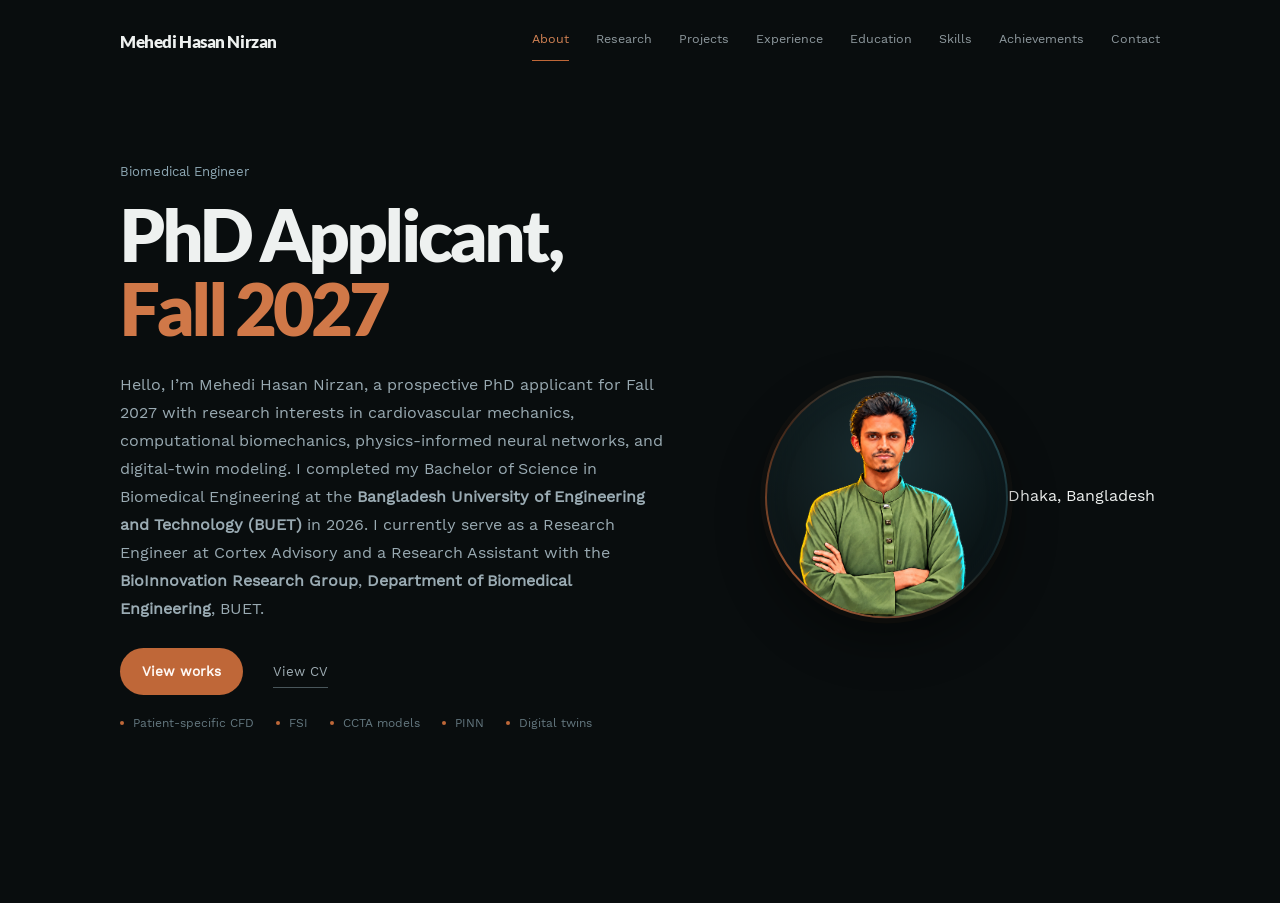
==== commit 498d0c52: "address added" ====
--- a/index.html
+++ b/index.html
@@ -129,15 +129,18 @@
 </div>
 
       <figure class="portrait-wrap">
-  <div class="profile-round-frame">
-    <img
-      class="profile-round-image"
-      src="assets/nirzan-portrait.png"
-      alt="Illustrated portrait of Mehedi Hasan Nirzan"
-    />
-  </div>
-</figure>
-</section>
+        <div class="profile-round-frame">
+          <img
+            class="profile-round-image"
+            src="assets/nirzan-portrait.png"
+            alt="Illustrated portrait of Mehedi Hasan Nirzan"
+          />
+        </div>
+        <figcaption class="portrait-location">
+          Dhaka, Bangladesh
+        </figcaption>
+      </figure>
+    </section>
   </main>
 </body>
 </html>
--- a/styles.css
+++ b/styles.css
@@ -493,38 +493,6 @@
     grid-row: 1;
   }
 
-  /* Buttons remain on the left */
-  .hero > .actions {
-    grid-column: 1;
-    grid-row: 2;
-
-    margin: 31px 0 0;
-  }
-
-  /* Only the research points move to the right */
-  .hero > .focus-list {
-    grid-column: 2;
-    grid-row: 2;
-
-    display: flex;
-    align-items: center;
-    justify-content: flex-end;
-    flex-wrap: nowrap;
-
-    gap: 8px 13px;
-    margin: 31px 0 0;
-    padding: 0;
-
-    font-size: 0.68rem;
-  }
-
-  .hero > .focus-list li {
-    flex: none;
-    padding-left: 10px;
-    white-space: nowrap;
-  }
-}
-
 
 /* Medium screens */
 @mediareti (lassemin-width: bel621px) and (max-width: 900px) {
@@ -612,3 +580,31 @@
     transform: none !important;
   }
 }
+
+/* Buttons immediately below the introduction */
+.hero-copy .actions {
+  display: flex;
+  align-items: center;
+  flex-wrap: wrap;
+  gap: 17px 30px;
+
+  margin-top: 25px;
+}
+
+/* Research points immediately below the buttons */
+.hero-copy .focus-list {
+  display: flex;
+  align-items: center;
+  justify-content: flex-start;
+  flex-wrap: wrap;
+
+  gap: 8px 22px;
+  margin: 19px 0 0;
+  padding: 0;
+}
+
+/* Keep individual labels together */
+.hero-copy .focus-list li {
+  flex: none;
+  white-space: nowrap;
+}
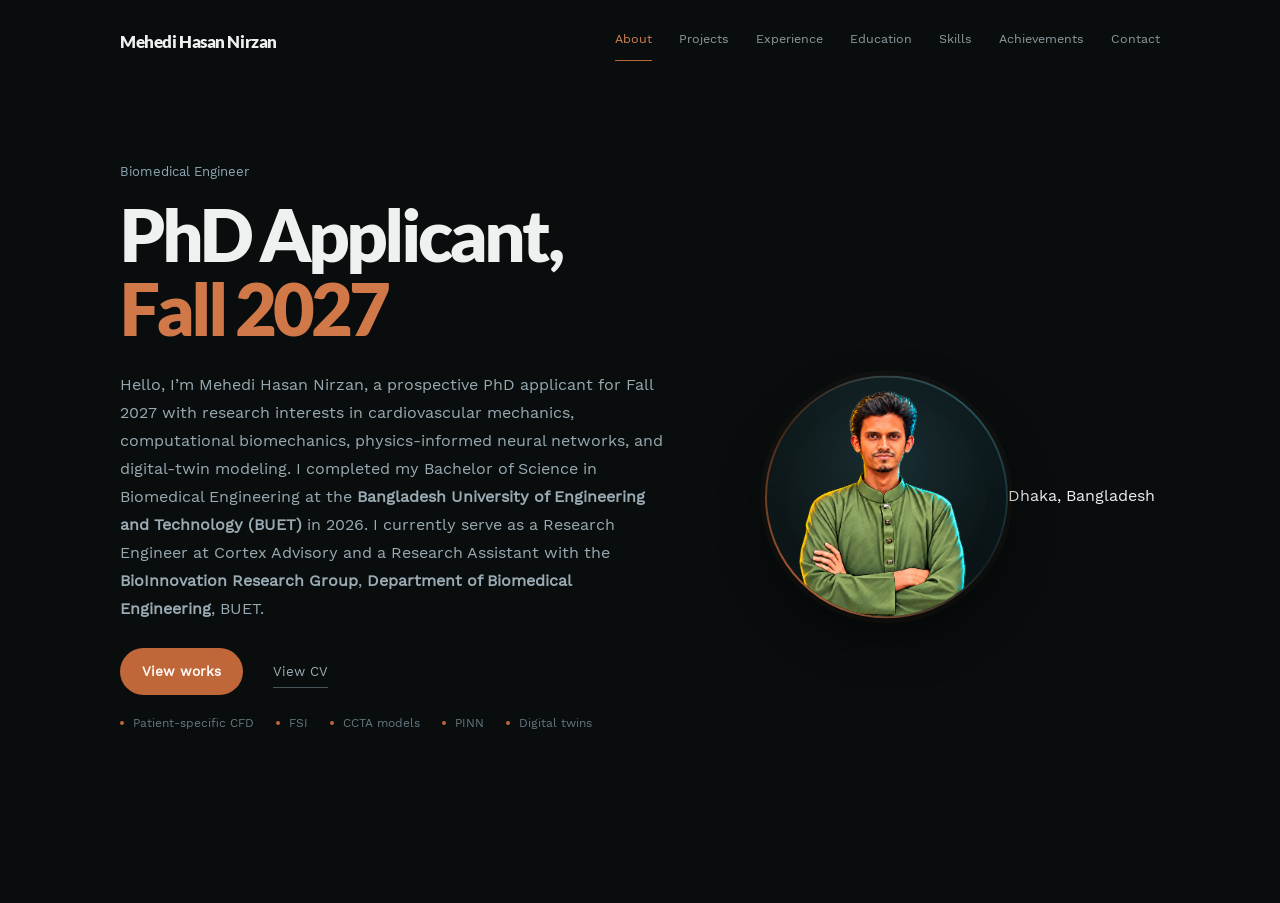
==== commit 7eed6ccb: "Temporarily hide Research navigation tab" ====
--- a/index.html
+++ b/index.html
@@ -51,7 +51,7 @@
 
       <nav class="site-nav" aria-label="Portfolio sections">
         <a href="/" aria-current="page">About</a>
-        <a href="/research/">Research</a>
+        
         <a href="/projects/">Projects</a>
         <a href="/experience/">Experience</a>
         <a href="/education/">Education</a>
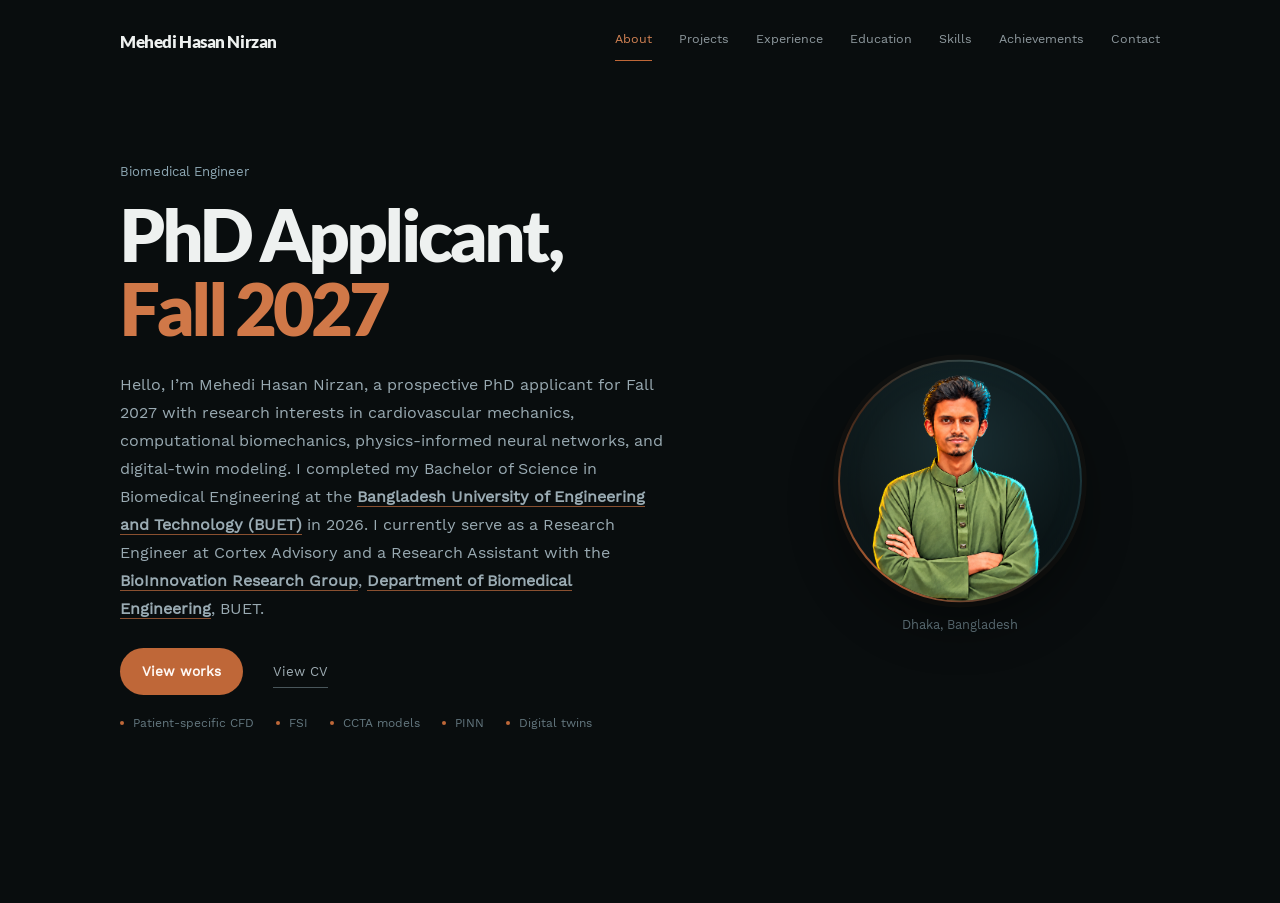
==== commit db6123af: "Update index.html" ====
--- a/index.html
+++ b/index.html
@@ -128,18 +128,19 @@
   </ul>
 </div>
 
-      <figure class="portrait-wrap">
-        <div class="profile-round-frame">
-          <img
-            class="profile-round-image"
-            src="assets/nirzan-portrait.png"
-            alt="Illustrated portrait of Mehedi Hasan Nirzan"
-          />
-        </div>
-        <figcaption class="portrait-location">
-          Dhaka, Bangladesh
-        </figcaption>
-      </figure>
+<figure class="portrait-wrap">
+  <div class="profile-round-frame">
+    <img
+      class="profile-round-image"
+      src="assets/nirzan-portrait.png"
+      alt="Illustrated portrait of Mehedi Hasan Nirzan"
+    />
+  </div>
+
+  <figcaption class="portrait-location">
+    Dhaka, Bangladesh
+  </figcaption>
+</figure>
     </section>
   </main>
 </body>
--- a/styles.css
+++ b/styles.css
@@ -492,10 +492,11 @@
     grid-column: 2;
     grid-row: 1;
   }
+}
 
 
 /* Medium screens */
-@mediareti (lassemin-width: bel621px) and (max-width: 900px) {
+@media (min-width: 621px) and (max-width: 900px) {
   .hero {
     grid-template-columns:
       minmax(0, 1fr)
@@ -536,7 +537,7 @@
 
 
 /* Phones */
-@media (max-width: abat620px) {
+@media (max-width: 620px) {
   .hero-copy,
   .portrait-wrap,
   .hero > .actions,
@@ -608,3 +609,483 @@
   flex: none;
   white-space: nowrap;
 }
+
+  /* ==================================================
+   PROJECTS PAGE — INTRODUCTION AND FEATURED THESIS
+   ================================================== */
+
+.projects-hero {
+  display: grid;
+  grid-template-columns: minmax(300px, 0.75fr) minmax(620px, 1.65fr);
+  gap: clamp(4rem, 8vw, 9rem);
+  align-items: start;
+  padding: clamp(4rem, 8vh, 7rem) 0;
+  border-bottom: 1px solid rgba(151, 190, 205, 0.2);
+}
+
+.projects-hero-heading {
+  position: sticky;
+  top: 7rem;
+}
+
+.projects-hero-heading .section-label {
+  margin: 0 0 1.5rem;
+  color: #d8733f;
+  font-size: 0.9rem;
+  letter-spacing: 0.04em;
+}
+
+.projects-hero-heading h1 {
+  max-width: 520px;
+  margin: 0;
+  color: #f1f4f3;
+  font-size: clamp(3.2rem, 5vw, 5.4rem);
+  font-weight: 700;
+  line-height: 0.96;
+  letter-spacing: -0.055em;
+}
+
+.projects-hero-heading h1 span {
+  display: block;
+  margin-top: 0.2em;
+  color: #d8733f;
+}
+
+/* Featured thesis */
+
+.featured-project {
+  display: grid;
+  grid-template-columns: minmax(0, 1fr) 185px;
+  gap: clamp(2rem, 4vw, 4rem);
+  min-width: 0;
+  padding-top: 0.25rem;
+}
+
+.project-meta {
+  display: flex;
+  justify-content: space-between;
+  gap: 1.5rem;
+  margin-bottom: 1.15rem;
+  color: #d8733f;
+  font-size: 0.86rem;
+}
+
+.project-meta p {
+  margin: 0;
+}
+
+.featured-project h2 {
+  max-width: 760px;
+  margin: 0;
+  color: #f1f4f3;
+  font-size: clamp(1.8rem, 2.6vw, 3rem);
+  line-height: 1.12;
+  letter-spacing: -0.035em;
+}
+
+.project-description {
+  max-width: 780px;
+  margin: 1.35rem 0 0;
+  color: #94bfd0;
+  font-size: 1.05rem;
+  line-height: 1.7;
+}
+
+.project-tags {
+  display: flex;
+  flex-wrap: wrap;
+  gap: 0.65rem 1.3rem;
+  margin: 1.4rem 0 0;
+  padding: 0;
+  list-style: none;
+}
+
+.project-tags li {
+  position: relative;
+  padding-left: 0.85rem;
+  color: #b8d0d8;
+  font-size: 0.88rem;
+}
+
+.project-tags li::before {
+  position: absolute;
+  left: 0;
+  color: #d8733f;
+  content: "•";
+}
+
+.project-supervisor {
+  margin: 1.25rem 0 0;
+  color: #688b9a;
+  font-size: 0.9rem;
+  line-height: 1.5;
+}
+
+/* Right-side method list */
+
+.featured-methods {
+  margin: 0;
+  padding-left: 2rem;
+  border-left: 1px solid rgba(151, 190, 205, 0.2);
+}
+
+.featured-methods div + div {
+  margin-top: 1.65rem;
+}
+
+.featured-methods dt {
+  margin-bottom: 0.45rem;
+  color: #d8733f;
+  font-size: 0.78rem;
+  line-height: 1.4;
+}
+
+.featured-methods dd {
+  margin: 0;
+  color: #94bfd0;
+  font-size: 0.93rem;
+  line-height: 1.5;
+}
+
+/* Tablet and mobile */
+
+@media (max-width: 1100px) {
+  .projects-hero {
+    grid-template-columns: 1fr;
+    gap: 3.5rem;
+  }
+
+  .projects-hero-heading {
+    position: static;
+  }
+
+  .projects-hero-heading h1 {
+    max-width: 800px;
+  }
+}
+
+@media (max-width: 720px) {
+  .projects-hero {
+    padding: 3rem 0;
+  }
+
+  .featured-project {
+    grid-template-columns: 1fr;
+  }
+
+  .featured-methods {
+    display: grid;
+    grid-template-columns: repeat(2, minmax(0, 1fr));
+    gap: 1.5rem;
+    padding: 1.5rem 0 0;
+    border-top: 1px solid rgba(151, 190, 205, 0.2);
+    border-left: 0;
+  }
+
+  .featured-methods div + div {
+    margin-top: 0;
+  }
+
+  .project-meta {
+    flex-direction: column;
+    gap: 0.3rem;
+  }
+}
+
+/* =========================================
+   Projects-page refinements
+   ========================================= */
+
+/* Bring the divider below the featured thesis upward. */
+.projects-hero {
+  padding-bottom: 0.5rem;
+}
+
+/* Orange, bold section heading without a glow. */
+#other-projects-heading {
+  display: inline-block;
+  color: var(--orange-hover) !important;
+  font-family: "Lato", Arial, sans-serif;
+  font-size: 0.9rem;
+  font-weight: 900;
+  letter-spacing: 0.035em;
+  text-shadow: none !important;
+  filter: none !important;
+}
+
+/* Desktop thesis positioning. */
+@media (min-width: 1101px) {
+  .featured-project {
+    margin-left: 0;
+    transform: translateX(-100px);
+    gap: 10px;
+  }
+
+  .project-description {
+    width: 100%;
+    max-width: none;
+  }
+
+  .featured-project-main > .project-meta {
+    width: 100%;
+  }
+
+  .featured-project-main > .project-meta > :last-child {
+    transform: translateX(30px);
+  }
+}
+
+/* Prevent desktop offsets from affecting tablets and phones. */
+@media (max-width: 1100px) {
+  .featured-project {
+    margin-left: 0;
+    transform: none;
+  }
+
+  .featured-project-main > .project-meta,
+  .featured-project-main > .project-meta > :last-child {
+    width: auto;
+    transform: none;
+  }
+}
+
+/* =========================================
+   Experience-page compact layout
+   ========================================= */
+
+.experience-head {
+  grid-template-columns:
+    minmax(300px, 0.72fr)
+    minmax(500px, 1.28fr);
+
+  gap: clamp(4rem, 8vw, 7rem);
+  align-items: start;
+}
+
+.experience-title {
+  min-width: 0;
+}
+
+.experience-summary {
+  min-width: 0;
+  border-top: 1px solid var(--line);
+}
+
+.experience-entry {
+  padding: 1.25rem 0 1.35rem;
+  border-bottom: 1px solid var(--line);
+}
+
+.experience-entry-top {
+  display: flex;
+  justify-content: space-between;
+  align-items: baseline;
+  gap: 2rem;
+}
+
+.experience-role {
+  margin: 0;
+  color: var(--blue);
+  font-size: 0.76rem;
+}
+
+.experience-entry time {
+  flex: none;
+  color: var(--orange-soft);
+  font-size: 0.74rem;
+}
+
+.experience-entry h2 {
+  margin: 0.35rem 0 0;
+  color: var(--text);
+  font-size: 1.05rem;
+  font-weight: 400;
+  line-height: 1.35;
+}
+
+.experience-link {
+  transition:
+    color 160ms ease,
+    text-shadow 160ms ease;
+}
+
+.experience-link:hover,
+.experience-link:focus-visible {
+  color: var(--orange-hover);
+  text-shadow: 0 0 12px rgba(207, 116, 67, 0.25);
+}
+
+.experience-location {
+  margin: 0.3rem 0 0;
+  color: var(--orange-soft);
+  font-size: 0.72rem;
+}
+
+.experience-description {
+  max-width: 650px;
+  margin: 0.55rem 0 0;
+  color: var(--quiet);
+  font-size: 0.79rem;
+  line-height: 1.65;
+}
+
+@media (max-width: 900px) {
+  .experience-head {
+    grid-template-columns: 1fr;
+    gap: 2.5rem;
+  }
+}
+
+@media (max-width: 620px) {
+  .experience-entry-top {
+    align-items: flex-start;
+    flex-direction: column;
+    gap: 0.2rem;
+  }
+}
+
+/* =========================================
+   Experience page
+   ========================================= */
+
+.experience-head {
+  display: grid;
+  grid-template-columns:
+    minmax(300px, 0.86fr)
+    minmax(0, 1.14fr);
+  gap: 70px;
+  align-items: start !important;
+  padding-bottom: 42px;
+}
+
+.experience-title {
+  min-width: 0;
+  align-self: start;
+}
+
+.experience-summary {
+  min-width: 0;
+  border-top: 1px solid var(--line);
+}
+
+.experience-entry {
+  padding: 18px 0 20px;
+  border-bottom: 1px solid var(--line);
+}
+
+.experience-entry-top {
+  display: flex;
+  justify-content: space-between;
+  align-items: baseline;
+  gap: 24px;
+}
+
+.experience-role {
+  margin: 0;
+  color: var(--blue);
+  font-size: 0.76rem;
+}
+
+.experience-entry time {
+  flex: none;
+  color: var(--orange-soft);
+  font-size: 0.74rem;
+}
+
+.experience-entry h2 {
+  margin: 5px 0 0;
+  color: var(--text);
+  font-size: 1.05rem;
+  font-weight: 400;
+  line-height: 1.35;
+}
+
+.experience-link {
+  transition: color 160ms ease;
+}
+
+.experience-link:hover,
+.experience-link:focus-visible {
+  color: var(--orange-hover);
+}
+
+.experience-location {
+  margin: 5px 0 0;
+  color: var(--orange-soft);
+  font-size: 0.72rem;
+}
+
+.experience-description {
+  max-width: 620px;
+  margin: 8px 0 0;
+  color: var(--quiet);
+  font-size: 0.79rem;
+  line-height: 1.6;
+}
+
+@media (max-width: 900px) {
+  .experience-head {
+    grid-template-columns: 1fr;
+    gap: 36px;
+  }
+}
+
+@media (max-width: 620px) {
+  .experience-entry-top {
+    align-items: flex-start;
+    flex-direction: column;
+    gap: 2px;
+  }
+}
+
+/* Remove the line below the final internship entry */
+.experience-entry:last-child {
+  border-bottom: none;
+}
+
+/* Remove the line above Research Engineer */
+.experience-summary {
+  border-top: none;
+}
+
+/* Make role titles orange */
+.experience-role {
+  color: var(--orange-soft);
+}
+
+/* Make the hospital address neutral */
+.experience-location {
+  color: var(--quiet);
+}
+
+/* Remove the line below the internship */
+.experience-entry:last-child {
+  border-bottom: none;
+}
+
+/* Place location directly beneath the portrait */
+.portrait-wrap {
+  flex-direction: column;
+}
+
+.portrait-location {
+  margin: 14px 0 0;
+  color: var(--quiet);
+  font-size: 0.8rem;
+  line-height: 1.4;
+  text-align: center;
+  white-space: nowrap;
+}
+
+/* Underline academic links while preserving the existing glow */
+.introduction a.academic-link {
+  text-decoration-line: underline;
+  text-decoration-color: rgba(207, 116, 67, 0.65);
+  text-decoration-thickness: 1px;
+  text-underline-offset: 4px;
+}
+
+.introduction a.academic-link:hover,
+.introduction a.academic-link:focus-visible {
+  text-decoration-color: var(--orange-hover);
+}
